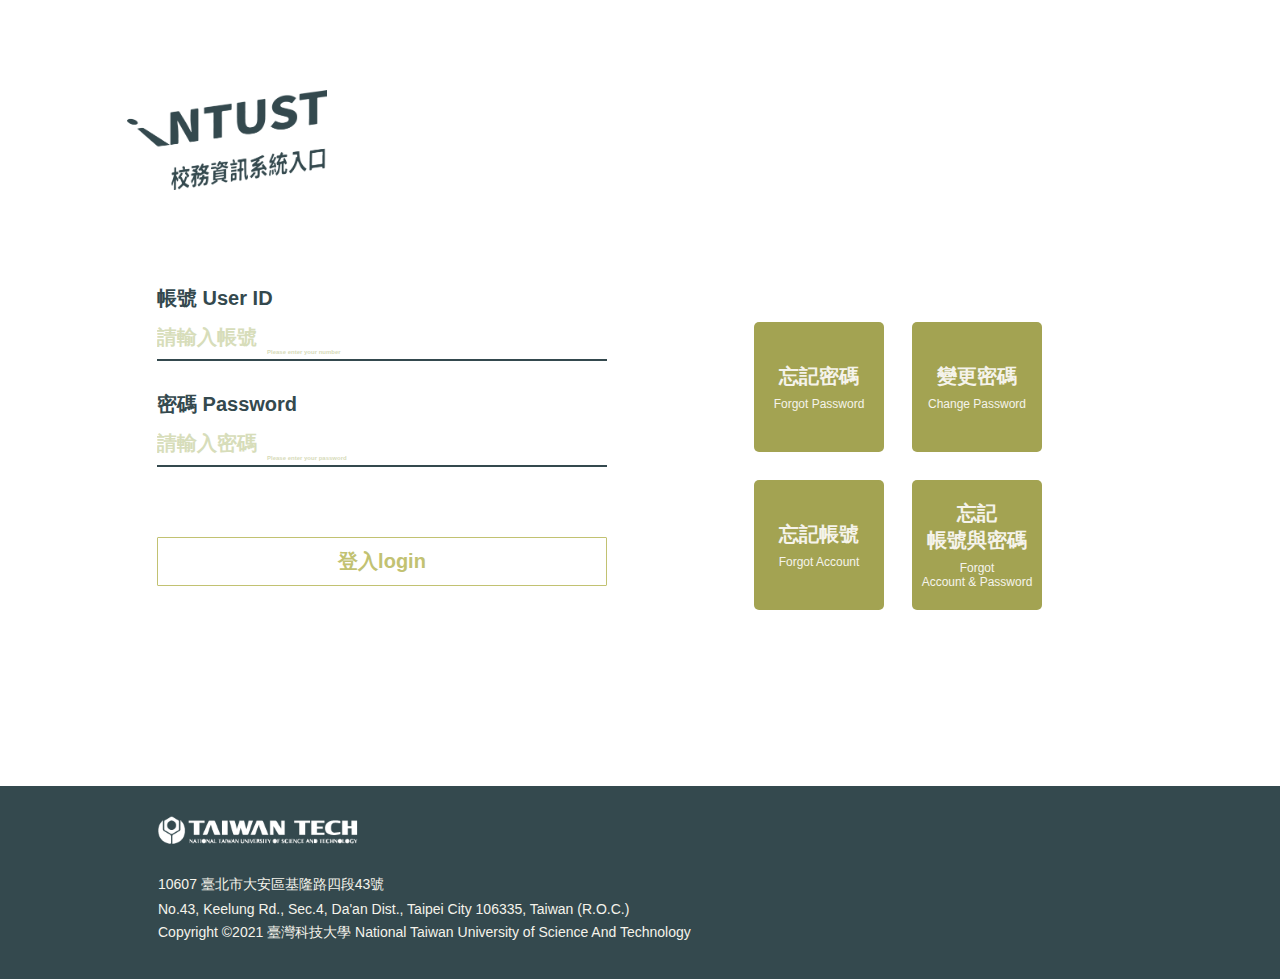
==== loginPage/loginPage.html @ a41fa476 "Add files via upload" ====
<!DOCTYPE html>
<html>
    <head>
        <title>登入頁</title>
        <meta charset="UTF-8">
        <meta name="viewport" content="width=device-width, initial-scale=1">
        <link rel="stylesheet" type="text/css" href="css/style.css">
    </head>
    <body>
        <div class="wrapper">
            <header class="header">
                <div class="brand">
                    <img class="logo" src="image/ICON-1.png" alt="台灣科技大學校屋資訊登入口">
                </div>
                <div class="blank"></div>
            </header>
            
            <div class="boxes">
                <div class="loginbox">
                    <label>
                        帳號 User ID
                        <input class="inputbox" placeholder="請輸入帳號">
                        <span class="input-eng-translation left-5word">Please enter your number</span>
                    </label>
                    <label>
                        密碼 Password
                        <input class="inputbox" placeholder="請輸入密碼">
                        <span class="input-eng-translation left-5word">Please enter your password</span>
                    </label>
                    <button>登入login</button>
                </div>
            
                <div class="buttonbox">
                    <div class="buttongroup">
                        <button>
                            <div>
                                <p>忘記密碼</p>
                                <span>Forgot Password</span>
                            </div>                       
                        </button>
                        <button>
                            <div>
                                <p>變更密碼</p>
                                <span>Change Password</span>
                            </div>                       
                        </button>
                    </div>
                    <div class="buttongroup">
                        <button>
                            <div>
                                <p>忘記帳號</p>
                                <span>Forgot Account</span>
                            </div>                       
                        </button>
                        <button>
                            <div>
                                <p>忘記<br>帳號與密碼</p>
                                <span>Forgot<br>Account & Password</span>
                            </div>                       
                        </button>
                    </div>                
                </div>
            </div>
        </div>

        <footer class="footer">
            <div class="footer-info">
                <img src="image/logo.png">
                <p>10607 臺北市大安區基隆路四段43號</p>
                <p>No.43, Keelung Rd., Sec.4, Da'an Dist., Taipei City 106335, Taiwan (R.O.C.)</p>
                <p>Copyright ©2021 臺灣科技大學 National Taiwan University of Science And Technology</p>
            </div>
        </footer>
        <div class="footer-sm">
            <div class="footer-info-sm">
                <img src="image/logo.png">
                <p>Copyright ©2021 臺灣科技大學</p>
            </div>
        </div>

        <script src="js/loginPage.js"></script>
    </body>
</html>
---- loginPage/css/style.css ----
* {
    box-sizing: border-box;
    font-size: 20px;
    font-weight: 600;
    font-family: sans-serif;
}
html, body {
    height: 100%;
    margin: 0;
    padding: 0;
}
body {
    position: relative;
}
input {
    border: none;
    outline: none;
}
button {
    border: none;
    outline: none;
    padding: 0;
}

.wrapper {
    width: 90%;
    margin: 0 auto 3rem;
    padding: 1.5rem;
}

.header {
    width: 100%;
    display: flex;
    justify-content: space-between;
    flex-wrap: wrap;
}
.brand {
    width: 450px;
    margin: 3rem auto;
}
.logo {
    height: 5rem;
}
.blank {
    width: calc(450px + 3rem); /*4rem = .boxes的padding*2，目的是為了讓.header和.boxes的flex-wrap同時觸發*/
    margin: auto;
}

.boxes {
    width: 100%;
    display: flex;
    flex-wrap: wrap;
    justify-content: space-between;
    padding: 1.5rem;
}

.loginbox {
    width: 450px;
    display: inline-block;
    margin: auto;
}
.loginbox label {
    color: #34494E;
    display: block;
    position: relative;
}
.loginbox input {
    background-color: transparent;
    width: 100%;
    display: block;
    border-bottom: 2px solid #34494E;
    color: #34494E;
    padding: 0.7rem 0 0.5rem;
    margin-bottom:  1.5rem;
}
.loginbox input::placeholder {
    color: #D7DDBA;
}
.loginbox button {
    width: 100%;
    text-align: center;
    padding: 0.5rem 0;
    margin: 2rem 0 4rem;
    background-color: transparent;
    border: 1px solid #C2C272;
    color: #C2C272;
    border-radius: 1px;
}
.loginbox button:hover {
    color: #F5F3EB;
    background-color: #C2C272;
    transition: .15s;
}
.input-eng-translation {
    display: inline-block;
    user-select: none;
    -webkit-user-select: none;
    position: absolute;
    width: max-content;
    overflow: visible;
    bottom: 0rem;
    transform: translate(0, -100%);
    color: #D7DBBA;
    font-size: 0.3rem;
    z-index: -1;
}
.left-6word{
    left: 6.5rem; /*Placeholder有6個字寬度為6rem + 中間的空間 0.5rem */
}
.left-5word{
    left: 5.5rem; /*Placeholder有5個字寬度為6rem + 中間的空間 0.5rem */
}
.left-10word{
    left:10.5rem;
}

.buttonbox {
    width: 450px;
    display: flex;
    flex-wrap: wrap;
    justify-content: center;
    padding: 0rem 1rem 1rem;
    margin: auto;
}
.buttongroup {
    display: flex;
    justify-content: center;
    flex-wrap: wrap;
}
.buttonbox button {
    display: inline-flex;
    align-items: center;
    justify-content: center;
    width: 6.5rem;
    height: 6.5rem;
    margin: 0.7rem;
    background-color: #A3A352;
    color: #F5F3EB;
    border-radius: 5px;
}
.buttonbox button:hover {
    background-color: #C2C272;
    transition: .15s;
}
.buttonbox button p {
    margin: 0.35rem;
}
.buttonbox button span {
    font-size: 0.6rem;
    font-weight: 500;
    display: block;
    margin: 0.35rem;
}

.footer, .footer-sm {
    background-color: #34494E;
    width: 100%;
}
.footer-sm {
    display: none;
}
.footer p, .footer-sm p {
    font-weight: 500;
    font-size: 0.7rem;
    color:#F5F3EB;
    margin: 0.35rem 0;
}
.footer-info {
    width: 80%;
    margin: auto;
    padding: 1.5rem;
}
.footer img {
    margin-bottom: 1rem;
}
.footer-info-sm {
    width: 90%;
    display: flex;
    justify-content: space-between;
    align-items: center;
    padding: 0.7rem 0;
    margin: auto;
}
.footer-info-sm img {
    display: block;
    height: 1rem;
}
@media (max-width:769px) {
    * {
       font-size: 16px;
    }

    .wrapper {
        width: 100%;
    }
}

@media (max-width:425px) {
    * {
       font-size: 14px;
    }
    .buttonbox {
        padding: 0rem;
    }
    
    .footer {
        display: none;
    }
    .footer-sm {
        display: block;
    }
    
}
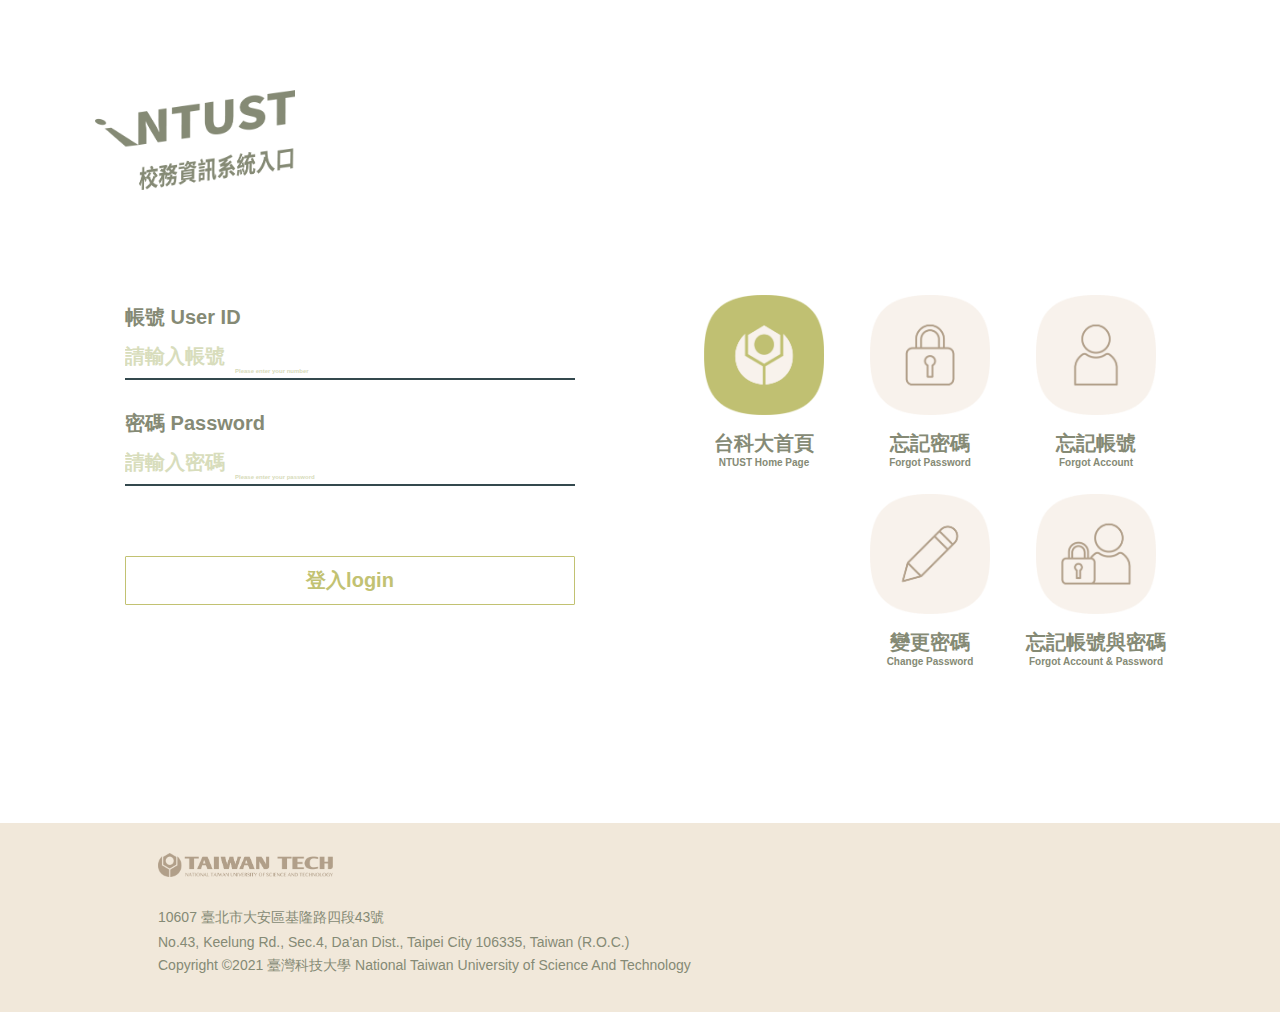
==== commit cefd9780: "Add files via upload" ====
--- a/loginPage/loginPage.html
+++ b/loginPage/loginPage.html
@@ -10,7 +10,7 @@
         <div class="wrapper">
             <header class="header">
                 <div class="brand">
-                    <img class="logo" src="image/ICON-1.png" alt="台灣科技大學校屋資訊登入口">
+                    <img class="logo" src="image/intust.png" alt="台灣科技大學校屋資訊登入口">
                 </div>
                 <div class="blank"></div>
             </header>
@@ -32,32 +32,48 @@
             
                 <div class="buttonbox">
                     <div class="buttongroup">
-                        <button>
-                            <div>
-                                <p>忘記密碼</p>
-                                <span>Forgot Password</span>
-                            </div>                       
-                        </button>
-                        <button>
-                            <div>
-                                <p>變更密碼</p>
-                                <span>Change Password</span>
-                            </div>                       
-                        </button>
+                        <a class="button">
+                            <img class="buttonimage" src="image/ntust.png">
+                            <p class="color-C0C072">
+                                台科大首頁
+                                <span>NTUST Home Page</span>
+                            </p>
+                        </a>
+                        <a class="button">
+                            <img class="buttonimage">
+                        </a>
                     </div>
                     <div class="buttongroup">
-                        <button>
-                            <div>
-                                <p>忘記帳號</p>
+                        <a class="button">
+                            <img class="buttonimage" src="image/forgot-password.png">
+                            <p>
+                                忘記密碼
+                                <span>Forgot Password</span>
+                            </p>
+                        </a>
+                        <a class="button">
+                            <img class="buttonimage" src="image/change-password.png">
+                            <p>
+                                變更密碼
+                                <span>Change Password</span>
+                            </p>
+                        </a>
+                    </div>
+                    <div class="buttongroup">
+                        <a class="button">
+                            <img class="buttonimage" src="image/forgot-account.png">
+                            <p>
+                                忘記帳號
                                 <span>Forgot Account</span>
-                            </div>                       
-                        </button>
-                        <button>
-                            <div>
-                                <p>忘記<br>帳號與密碼</p>
-                                <span>Forgot<br>Account & Password</span>
-                            </div>                       
-                        </button>
+                            </p>
+                        </a>
+                        <a class="button">
+                            <img class="buttonimage" src="image/forgot-account_password.png">
+                            <p>
+                                忘記帳號與密碼
+                                <span>Forgot Account & Password</span>
+                            </p>
+                        </a>
                     </div>                
                 </div>
             </div>
@@ -65,7 +81,7 @@
 
         <footer class="footer">
             <div class="footer-info">
-                <img src="image/logo.png">
+                <img src="image/taiwan-tech.png">
                 <p>10607 臺北市大安區基隆路四段43號</p>
                 <p>No.43, Keelung Rd., Sec.4, Da'an Dist., Taipei City 106335, Taiwan (R.O.C.)</p>
                 <p>Copyright ©2021 臺灣科技大學 National Taiwan University of Science And Technology</p>
@@ -73,7 +89,7 @@
         </footer>
         <div class="footer-sm">
             <div class="footer-info-sm">
-                <img src="image/logo.png">
+                <img src="image/taiwan-tech.png">
                 <p>Copyright ©2021 臺灣科技大學</p>
             </div>
         </div>
--- a/loginPage/css/style.css
+++ b/loginPage/css/style.css
@@ -9,9 +9,6 @@
     margin: 0;
     padding: 0;
 }
-body {
-    position: relative;
-}
 input {
     border: none;
     outline: none;
@@ -23,7 +20,7 @@
 }
 
 .wrapper {
-    width: 90%;
+    width: 100%;
     margin: 0 auto 3rem;
     padding: 1.5rem;
 }
@@ -60,7 +57,7 @@
     margin: auto;
 }
 .loginbox label {
-    color: #34494E;
+    color: #858A75;
     display: block;
     position: relative;
 }
@@ -69,12 +66,12 @@
     width: 100%;
     display: block;
     border-bottom: 2px solid #34494E;
-    color: #34494E;
+    color: #858A75;
     padding: 0.7rem 0 0.5rem;
     margin-bottom:  1.5rem;
 }
 .loginbox input::placeholder {
-    color: #D7DDBA;
+    color: #D8DDBC;
 }
 .loginbox button {
     width: 100%;
@@ -117,7 +114,6 @@
 .buttonbox {
     width: 450px;
     display: flex;
-    flex-wrap: wrap;
     justify-content: center;
     padding: 0rem 1rem 1rem;
     margin: auto;
@@ -127,33 +123,30 @@
     justify-content: center;
     flex-wrap: wrap;
 }
-.buttonbox button {
-    display: inline-flex;
-    align-items: center;
-    justify-content: center;
-    width: 6.5rem;
-    height: 6.5rem;
-    margin: 0.7rem;
-    background-color: #A3A352;
-    color: #F5F3EB;
-    border-radius: 5px;
-}
-.buttonbox button:hover {
-    background-color: #C2C272;
-    transition: .15s;
-}
-.buttonbox button p {
-    margin: 0.35rem;
-}
-.buttonbox button span {
-    font-size: 0.6rem;
-    font-weight: 500;
-    display: block;
-    margin: 0.35rem;
+.button {
+    user-select: none;
+    -moz-user-select: none;
+    text-align: center;
+    width: 8.3rem;
+    margin: 0.5rem 0;
+}
+.buttonimage {
+    width: 6rem;
+    display: inline-block;
+}
+.button p {
+    text-align: center;
+    margin:0.5rem 0 0.3rem;
+    color: #858A75;
+}
+.button span {
+    display: block;
+    font-size: 0.5rem;
+    color: #858A75;
 }
 
 .footer, .footer-sm {
-    background-color: #34494E;
+    background-color: #F1E8DA;
     width: 100%;
 }
 .footer-sm {
@@ -162,7 +155,7 @@
 .footer p, .footer-sm p {
     font-weight: 500;
     font-size: 0.7rem;
-    color:#F5F3EB;
+    color:#858A75;
     margin: 0.35rem 0;
 }
 .footer-info {
@@ -171,6 +164,7 @@
     padding: 1.5rem;
 }
 .footer img {
+    height: 1.2rem;
     margin-bottom: 1rem;
 }
 .footer-info-sm {
@@ -195,14 +189,19 @@
     }
 }
 
-@media (max-width:425px) {
+@media (max-width:551px) {
     * {
        font-size: 14px;
     }
+
     .buttonbox {
+        flex-wrap: wrap;
         padding: 0rem;
     }
-    
+    .buttongroup {
+        flex-grow: 1;
+    }
+
     .footer {
         display: none;
     }
@@ -210,4 +209,9 @@
         display: block;
     }
     
-}+}
+
+/*Utility*/
+.color-C0C072 {
+    color: #C0C072
+}
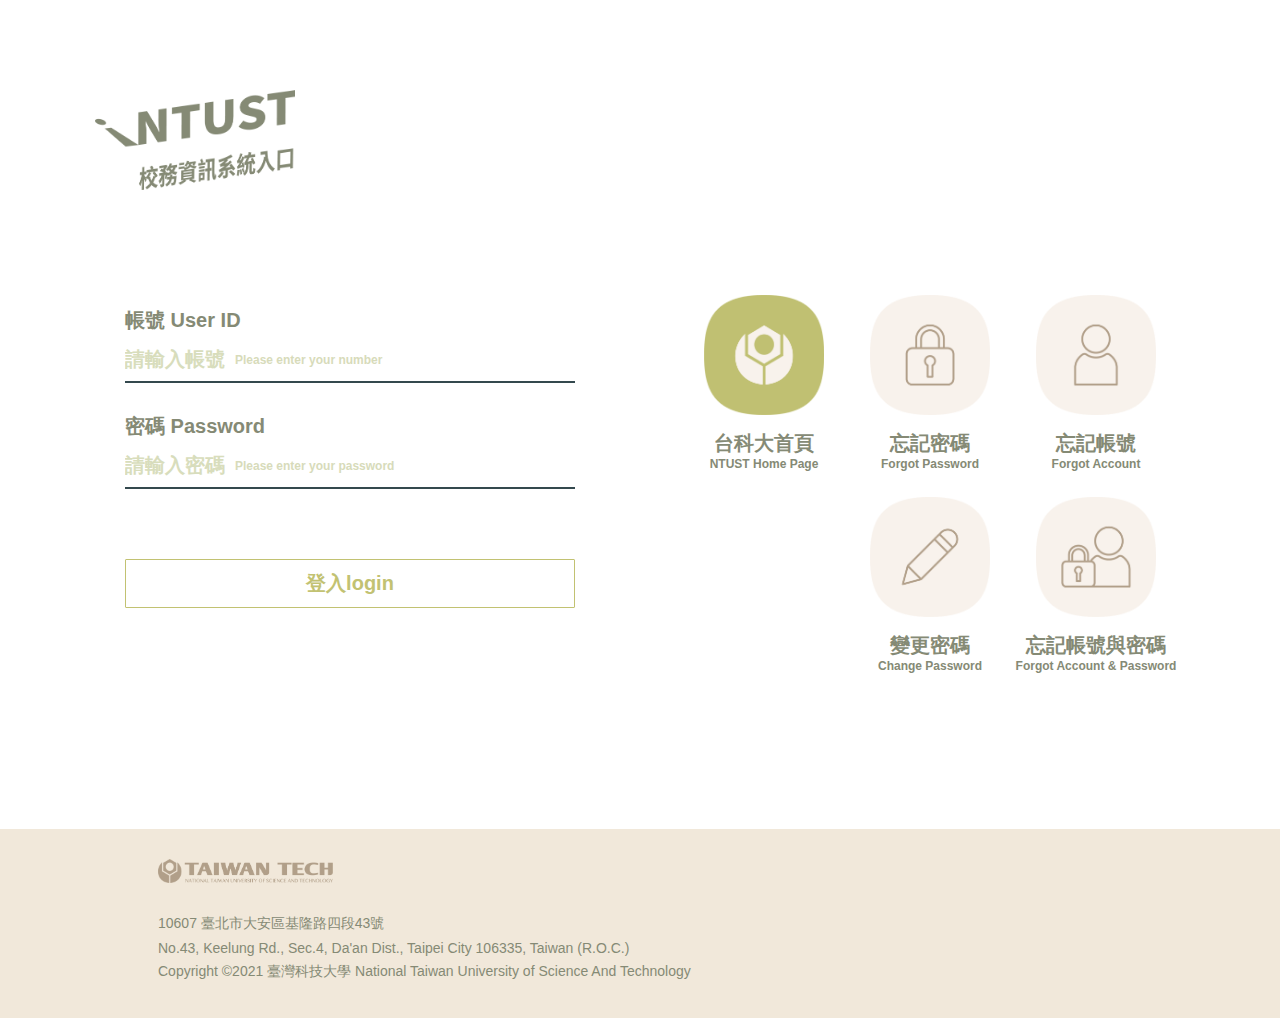
==== commit e400c278: "將label 以div包起來， display改為flex以置中span placeholder`," ====
--- a/loginPage/loginPage.html
+++ b/loginPage/loginPage.html
@@ -17,16 +17,20 @@
             
             <div class="boxes">
                 <div class="loginbox">
-                    <label>
-                        帳號 User ID
-                        <input class="inputbox" placeholder="請輸入帳號">
-                        <span class="input-eng-translation left-5word">Please enter your number</span>
-                    </label>
-                    <label>
-                        密碼 Password
-                        <input class="inputbox" placeholder="請輸入密碼">
-                        <span class="input-eng-translation left-5word">Please enter your password</span>
-                    </label>
+                    <div class="login">
+                        <p>帳號 User ID</p>
+                        <label>                           
+                            <input class="inputbox" placeholder="請輸入帳號">
+                            <span class="input-eng-translation left-5word">Please enter your number</span>
+                        </label>
+                    </div>
+                    <div class="login">
+                        <p>密碼 Password</p>
+                        <label>                       
+                            <input type="password" class="inputbox" placeholder="請輸入密碼">
+                            <span class="input-eng-translation left-5word">Please enter your password</span>
+                        </label>
+                    </div>     
                     <button>登入login</button>
                 </div>
             
@@ -40,7 +44,7 @@
                             </p>
                         </a>
                         <a class="button">
-                            <img class="buttonimage">
+                            <img class="buttonimage-blank">
                         </a>
                     </div>
                     <div class="buttongroup">
--- a/loginPage/css/style.css
+++ b/loginPage/css/style.css
@@ -56,9 +56,17 @@
     display: inline-block;
     margin: auto;
 }
+.login {
+    color: #858A75;
+    margin-bottom:  1.5rem;
+}
+.login p {
+    margin: 0 0 0.2rem;
+}
 .loginbox label {
     color: #858A75;
-    display: block;
+    display: flex;
+    align-items: center;
     position: relative;
 }
 .loginbox input {
@@ -67,8 +75,7 @@
     display: block;
     border-bottom: 2px solid #34494E;
     color: #858A75;
-    padding: 0.7rem 0 0.5rem;
-    margin-bottom:  1.5rem;
+    padding: 0.5rem 0;
 }
 .loginbox input::placeholder {
     color: #D8DDBC;
@@ -86,7 +93,6 @@
 .loginbox button:hover {
     color: #F5F3EB;
     background-color: #C2C272;
-    transition: .15s;
 }
 .input-eng-translation {
     display: inline-block;
@@ -95,10 +101,8 @@
     position: absolute;
     width: max-content;
     overflow: visible;
-    bottom: 0rem;
-    transform: translate(0, -100%);
     color: #D7DBBA;
-    font-size: 0.3rem;
+    font-size: 0.6rem;
     z-index: -1;
 }
 .left-6word{
@@ -134,6 +138,10 @@
     width: 6rem;
     display: inline-block;
 }
+.buttonimage-blank {
+    width: 6rem;
+    display: inline-block;
+}
 .button p {
     text-align: center;
     margin:0.5rem 0 0.3rem;
@@ -141,7 +149,7 @@
 }
 .button span {
     display: block;
-    font-size: 0.5rem;
+    font-size: 0.6rem;
     color: #858A75;
 }
 
@@ -214,4 +222,4 @@
 /*Utility*/
 .color-C0C072 {
     color: #C0C072
-}
+}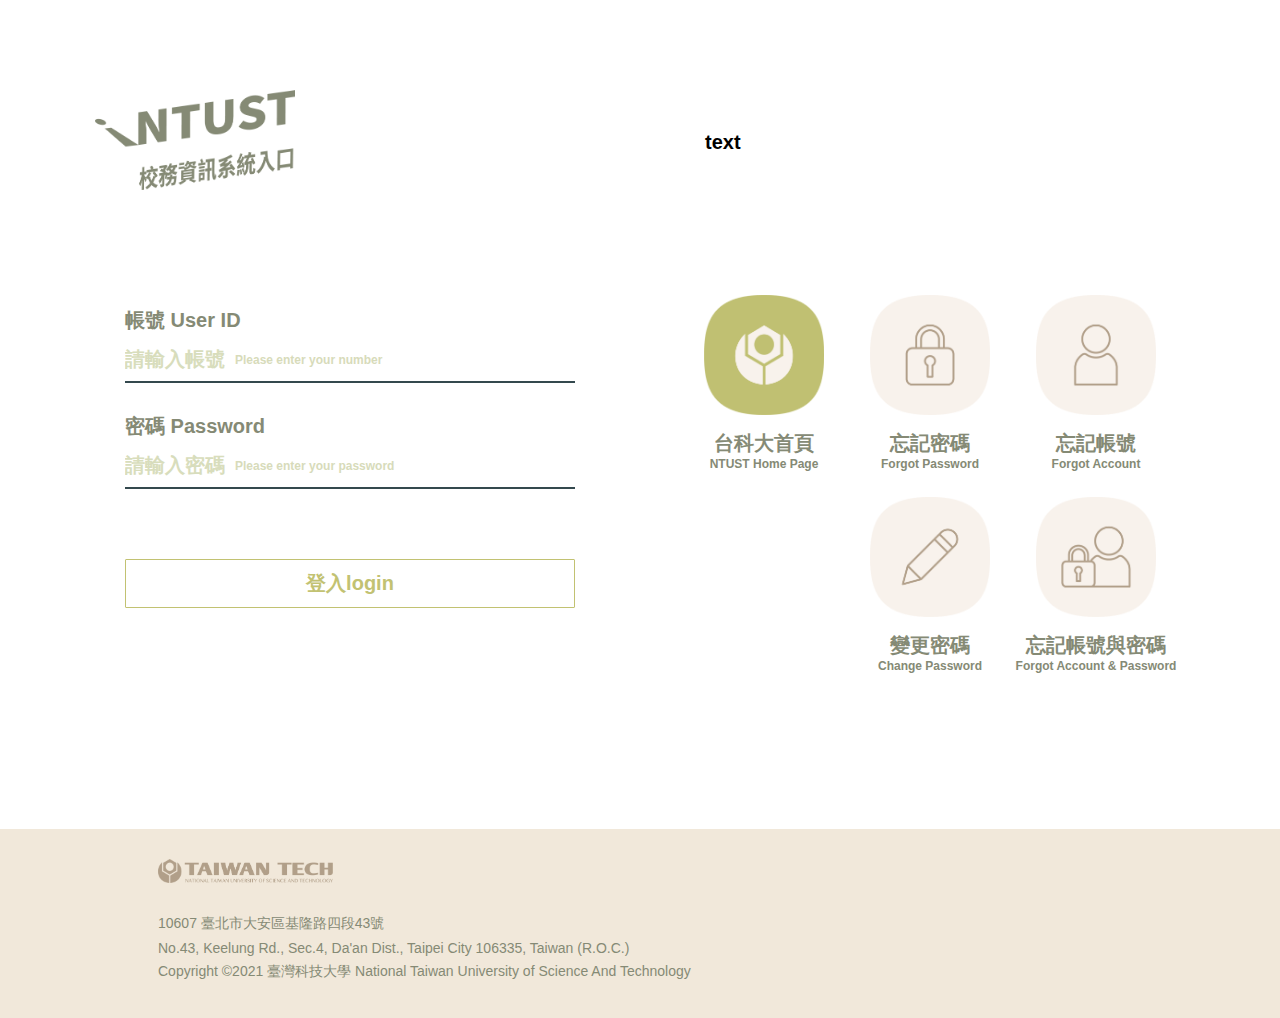
==== commit 94676b34: "div .blank html css" ====
--- a/loginPage/loginPage.html
+++ b/loginPage/loginPage.html
@@ -12,7 +12,11 @@
                 <div class="brand">
                     <img class="logo" src="image/intust.png" alt="台灣科技大學校屋資訊登入口">
                 </div>
-                <div class="blank"></div>
+                <div class="blank">
+                    <div>
+                        text
+                    </div>      
+                </div>
             </header>
             
             <div class="boxes">
--- a/loginPage/css/style.css
+++ b/loginPage/css/style.css
@@ -39,7 +39,8 @@
     height: 5rem;
 }
 .blank {
-    width: calc(450px + 3rem); /*4rem = .boxes的padding*2，目的是為了讓.header和.boxes的flex-wrap同時觸發*/
+    width: calc(450px + 3rem); /*3rem = .boxes的padding*2，目的是為了讓.header和.boxes的flex-wrap同時觸發*/
+    padding: 0 1.5rem;
     margin: auto;
 }
 
